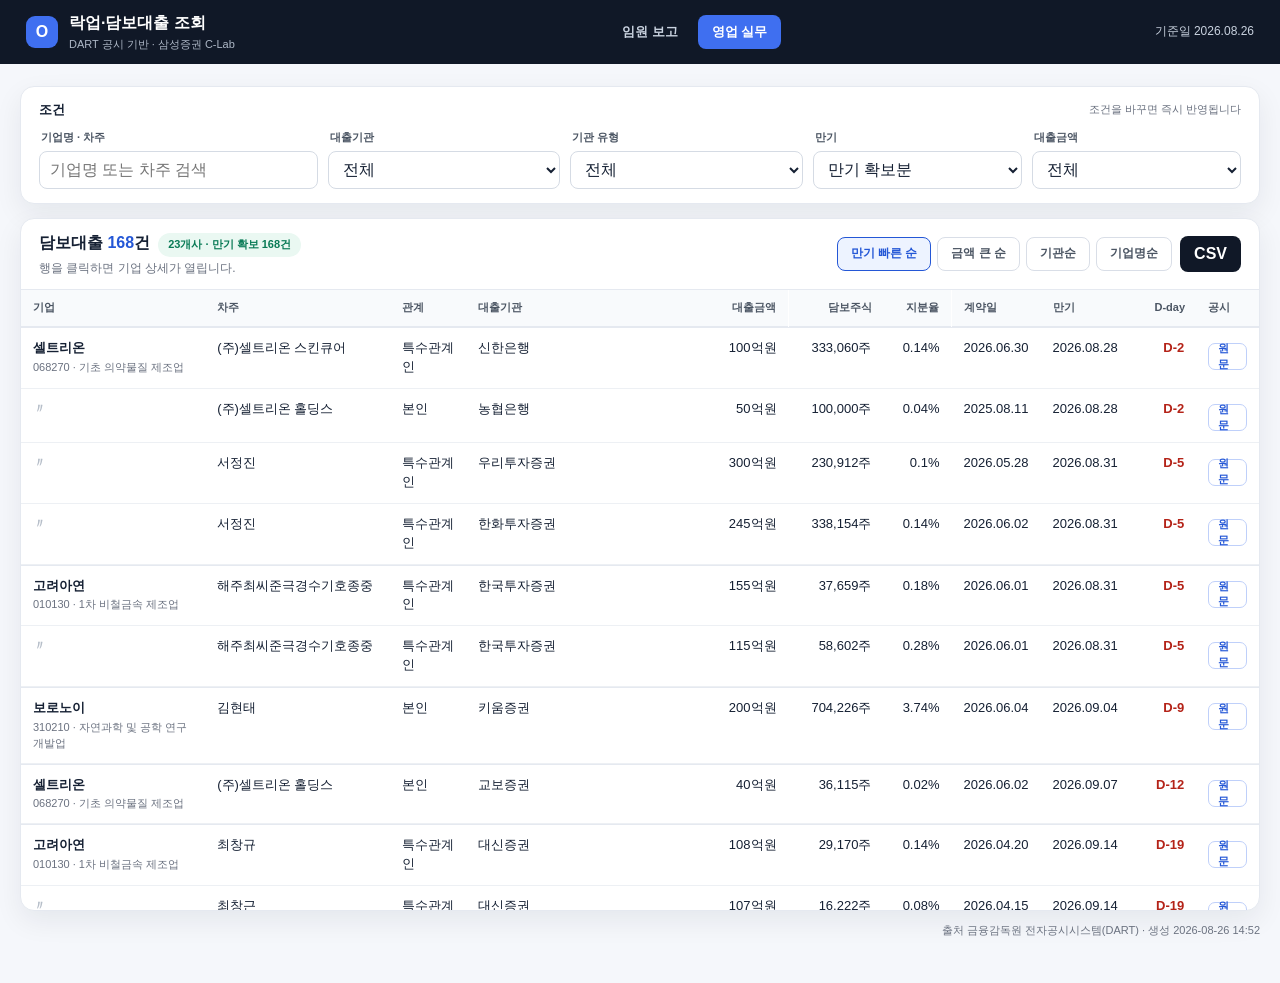
==== desk.html @ 11e85a1b "feat: 락업·담보대출 대시보드 — 임원용/실무용 분리 8/13 현업 미팅으로 스코프가 2종으로 압축되어 화면을 새로 구성했다.  - exec.html  임원 보고용. KPI·임" ====
<!DOCTYPE html>
<html lang="ko">
<head>
<meta charset="UTF-8" />
<meta name="viewport" content="width=device-width, initial-scale=1.0" />
<title>락업·담보대출 조회 — 영업 실무</title>
<link rel="stylesheet" href="assets/base.css" />
<style>
  .bar{padding:14px 18px;margin-bottom:14px}
  .bar-head{display:flex;justify-content:space-between;align-items:center;margin-bottom:10px}
  .bar-title{font-size:13px;font-weight:800}
  .bar-guide{font-size:11px;color:var(--muted)}
  .grid{display:grid;grid-template-columns:1.2fr 1fr 1fr .9fr .9fr;gap:10px;align-items:end}
  .field label{display:block;font-size:11px;font-weight:700;color:#4b5563;margin:0 0 5px 2px}
  input,select{width:100%;height:38px;border:1px solid #d5dbe4;border-radius:8px;padding:0 10px;background:#fff;color:var(--text);outline:none}
  input:focus,select:focus{border-color:#7297ef;box-shadow:0 0 0 3px rgba(36,87,214,.09)}

  .tabs{display:flex;gap:6px;flex-wrap:wrap}
  .tab{height:34px;padding:0 13px;border:1px solid #d9dee7;background:#fff;border-radius:8px;
    font-size:12px;font-weight:750;cursor:pointer;color:#4b5563}
  .tab.on{border-color:var(--primary);background:var(--primary-soft);color:var(--primary)}
  .btn{height:36px;border:0;border-radius:8px;padding:0 14px;font-weight:750;cursor:pointer;white-space:nowrap}
  .btn-dark{background:var(--navy);color:#fff}
  .btn-line{background:#fff;border:1px solid #bfd0fa;color:var(--primary)}

  .head{min-height:62px;padding:12px 18px;border-bottom:1px solid var(--line);
    display:flex;align-items:center;justify-content:space-between;gap:12px;flex-wrap:wrap}
  .h-title{font-size:16px;font-weight:780}
  .h-title span{color:var(--primary)}
  .h-sub{font-size:12px;color:var(--muted);margin-top:3px}
  .h-act{display:flex;gap:8px;align-items:center}

  .wrap{overflow:auto;max-height:620px}
  table{width:100%;border-collapse:separate;border-spacing:0;min-width:1180px;font-size:13px}
  th{position:sticky;top:0;z-index:2;background:#f8fafc;color:#4b5563;font-size:11px;font-weight:780;
    text-align:left;padding:10px 12px;border-bottom:1px solid var(--line);white-space:nowrap}
  th.num,td.num{text-align:right}
  td{padding:11px 12px;border-bottom:1px solid #edf0f4;vertical-align:top}
  tbody tr{cursor:pointer}
  tbody tr:hover{background:#fafcff}
  tbody tr.grp td{border-top:1px solid #e5e9f0}
  .co{font-weight:800;white-space:nowrap}
  .co-sub{font-size:11px;color:var(--muted);margin-top:2px}
  .co-cont{color:#b6bec9;font-weight:700}
  .num{font-variant-numeric:tabular-nums;white-space:nowrap}
  .dday{font-weight:800;white-space:nowrap}
  .dday.soon{color:var(--red)}
  .src{display:inline-flex;align-items:center;justify-content:center;height:27px;padding:0 9px;
    border:1px solid #bfd0fa;border-radius:7px;color:var(--primary);text-decoration:none;font-size:11px;font-weight:750}

  .drawer{position:fixed;inset:0;background:rgba(16,24,39,.42);display:none;z-index:40}
  .drawer.on{display:block}
  .sheet{position:absolute;right:0;top:0;bottom:0;width:min(720px,92vw);background:#fff;
    overflow:auto;box-shadow:-14px 0 40px rgba(16,24,39,.18)}
  .sheet-head{position:sticky;top:0;background:#fff;border-bottom:1px solid var(--line);
    padding:18px 22px;display:flex;justify-content:space-between;align-items:flex-start;gap:14px}
  .sheet-co{font-size:20px;font-weight:850}
  .sheet-meta{font-size:12px;color:var(--muted);margin-top:4px}
  .x{border:0;background:#eef2f7;width:32px;height:32px;border-radius:8px;cursor:pointer;font-size:16px;color:#4b5563}
  .sheet-body{padding:18px 22px 40px}
  .blk{margin-bottom:22px}
  .blk-t{font-size:13px;font-weight:800;margin-bottom:9px;display:flex;align-items:center;gap:8px}
  .tl{border:1px solid var(--line);border-radius:10px;padding:14px 16px;background:#fbfcfe}
  .tl-row{display:grid;grid-template-columns:96px 1fr 92px;gap:10px;align-items:center;
    padding:7px 0;font-size:12px;border-bottom:1px solid #eef1f6}
  .tl-row:last-child{border-bottom:0}
  .tl-bar{height:8px;border-radius:4px;background:#e8edf5;position:relative}
  .tl-bar i{position:absolute;top:0;bottom:0;width:8px;border-radius:4px;background:var(--primary)}
  .mini{width:100%;border-collapse:collapse;font-size:12px}
  .mini th{position:static;background:#f8fafc;padding:8px 10px;font-size:11px}
  .mini td{padding:8px 10px;border-bottom:1px solid #f1f4f8}
  @media(max-width:1200px){.grid{grid-template-columns:repeat(2,1fr)}}
</style>
</head>
<body>
<header class="topbar">
  <div class="brand">
    <div class="logo">O</div>
    <div>
      <div class="brand-title">락업·담보대출 조회</div>
      <div class="brand-sub">DART 공시 기반 · 삼성증권 C-Lab</div>
    </div>
  </div>
  <nav class="nav">
    <a href="exec.html">임원 보고</a>
    <a href="desk.html" class="on">영업 실무</a>
  </nav>
  <div class="top-meta" id="topMeta">불러오는 중…</div>
</header>

<main class="page">
  <section class="panel bar">
    <div class="bar-head">
      <div class="bar-title">조건</div>
      <div class="bar-guide">조건을 바꾸면 즉시 반영됩니다</div>
    </div>
    <div class="grid">
      <div class="field"><label>기업명 · 차주</label><input id="q" placeholder="기업명 또는 차주 검색" /></div>
      <div class="field"><label>대출기관</label><select id="fLender"></select></div>
      <div class="field"><label>기관 유형</label><select id="fType"></select></div>
      <div class="field"><label>만기</label><select id="fMat">
        <option value="callable">만기 확보분</option>
        <option value="7">7일 이내</option>
        <option value="30">30일 이내</option>
        <option value="90">90일 이내</option>
        <option value="unknown">만기 미상</option>
        <option value="all">전체</option>
      </select></div>
      <div class="field"><label>대출금액</label><select id="fAmt">
        <option value="">전체</option><option value="10">10억 이상</option>
        <option value="100">100억 이상</option><option value="500">500억 이상</option>
      </select></div>
    </div>
  </section>

  <section class="panel">
    <div class="head">
      <div>
        <div class="h-title">담보대출 <span id="cnt">0</span>건<span id="covBadge"></span></div>
        <div class="h-sub" id="sub"></div>
      </div>
      <div class="h-act">
        <div class="tabs" id="tabs"></div>
        <button class="btn btn-dark" id="csv">CSV</button>
      </div>
    </div>
    <div class="wrap">
      <table>
        <thead><tr>
          <th>기업</th><th>차주</th><th>관계</th><th>대출기관</th>
          <th class="num">대출금액</th><th class="num">담보주식</th><th class="num">지분율</th>
          <th>계약일</th><th>만기</th><th class="num">D-day</th><th>공시</th>
        </tr></thead>
        <tbody id="tb"></tbody>
      </table>
    </div>
  </section>

  <div class="foot" id="foot"></div>
</main>

<div class="drawer" id="drawer"><div class="sheet" id="sheet"></div></div>

<script>
const el = id => document.getElementById(id);
const eok = v => {
  if (v == null) return null;
  const a = v / 1e8;
  if (a >= 10000) { const j = a / 10000; return (Number.isInteger(j) ? j.toFixed(0) : j.toFixed(1)) + "조원"; }
  if (a < 1) return Math.round(v / 1e4).toLocaleString("ko-KR") + "만원";
  return Math.round(a).toLocaleString("ko-KR") + "억원";
};
const fd = s => s ? s.replaceAll("-", ".") : "";
const NA = '<span class="na">미상</span>';
let D = null, rows = [], sortKey = "maturity";

const SORTS = [["maturity", "만기 빠른 순"], ["amount", "금액 큰 순"],
               ["lender", "기관순"], ["company", "기업명순"]];

const dd = s => s ? Math.ceil((new Date(s + "T00:00:00") - new Date(D.meta.baseDate + "T00:00:00")) / 86400000) : null;

function setup() {
  el("tabs").innerHTML = SORTS.map(([k, t]) =>
    `<button class="tab ${k === sortKey ? "on" : ""}" data-k="${k}">${t}</button>`).join("");
  document.querySelectorAll(".tab").forEach(b => b.onclick = () => { sortKey = b.dataset.k; setup(); apply(); });

  const ls = [...new Set(D.loans.map(x => x.lender).filter(Boolean))].sort((a, b) => a.localeCompare(b, "ko"));
  el("fLender").innerHTML = '<option value="">전체</option>' + ls.map(x => `<option>${x}</option>`).join("");
  const ts = [...new Set(D.loans.map(x => x.lender_type).filter(Boolean))].sort();
  el("fType").innerHTML = '<option value="">전체</option>' + ts.map(x => `<option>${x}</option>`).join("");
}

function apply() {
  const q = el("q").value.trim().toLowerCase();
  const L = el("fLender").value, T = el("fType").value, M = el("fMat").value, A = el("fAmt").value;
  let d = D.loans.filter(x => {
    if (q && !(x.corp_name.toLowerCase().includes(q) || (x.borrower_name || "").toLowerCase().includes(q))) return false;
    if (L && x.lender !== L) return false;
    if (T && x.lender_type !== T) return false;
    if (A && (x.loan_amount == null || x.loan_amount / 1e8 < +A)) return false;
    if (M === "callable") return x.is_active;
    if (M === "unknown") return !x.maturity_date;
    if (M !== "all") { const k = dd(x.maturity_date); return x.is_active && k != null && k <= +M; }
    return true;
  });

  d.sort((a, b) => {
    if (sortKey === "amount") return (b.loan_amount || -1) - (a.loan_amount || -1);
    if (sortKey === "company") return a.corp_name.localeCompare(b.corp_name, "ko");
    if (sortKey === "lender") return (a.lender || "힣").localeCompare(b.lender || "힣", "ko");
    const x = dd(a.maturity_date), y = dd(b.maturity_date);
    return (x == null ? 1e9 : x < 0 ? 1e6 - x : x) - (y == null ? 1e9 : y < 0 ? 1e6 - y : y);
  });
  rows = d;
  render();
}

function render() {
  el("cnt").textContent = rows.length.toLocaleString("ko-KR");
  const co = new Set(rows.map(x => x.corp_name)).size;
  const withMat = rows.filter(x => x.maturity_date).length;
  el("covBadge").innerHTML =
    `<span class="badge ${withMat === rows.length ? "green" : "orange"}" style="margin-left:8px">${co}개사 · 만기 확보 ${withMat}건</span>`;
  el("sub").textContent = "행을 클릭하면 기업 상세가 열립니다.";

  if (!rows.length) { el("tb").innerHTML = '<tr><td colspan="11"><div class="empty">조건에 맞는 계약이 없습니다.</div></td></tr>'; return; }

  let prev = null;
  el("tb").innerHTML = rows.map((r, i) => {
    const k = dd(r.maturity_date);
    const same = r.corp_name === prev; prev = r.corp_name;
    const ddayTxt = k == null ? NA : k < 0 ? `<span class="na">${-k}일 경과</span>`
      : `<span class="dday ${k <= 30 ? "soon" : ""}">D-${k}</span>`;
    return `<tr class="${same ? "" : "grp"}" data-i="${i}">
      <td>${same ? '<span class="co-cont">〃</span>'
        : `<div class="co">${r.corp_name}</div><div class="co-sub">${r.stock_code || ""} ${r.industry ? "· " + r.industry : ""}</div>`}</td>
      <td>${r.borrower_name || NA}</td>
      <td>${r.borrower_type || NA}</td>
      <td>${r.lender || NA}</td>
      <td class="num">${r.loan_amount ? eok(r.loan_amount) : NA}</td>
      <td class="num">${r.pledged_qty ? r.pledged_qty.toLocaleString("ko-KR") + "주" : NA}</td>
      <td class="num">${r.pledged_ratio != null ? r.pledged_ratio + "%" : NA}</td>
      <td>${fd(r.contract_date) || NA}</td>
      <td>${fd(r.maturity_date) || NA}</td>
      <td class="num">${ddayTxt}</td>
      <td><a class="src" href="${r.source_url}" target="_blank" rel="noopener" onclick="event.stopPropagation()">원문</a></td>
    </tr>`;
  }).join("");
  document.querySelectorAll("#tb tr[data-i]").forEach(tr =>
    tr.onclick = () => openCo(rows[+tr.dataset.i].corp_name));
}

function openCo(name) {
  const all = D.loans.filter(x => x.corp_name === name);
  const c = all[0];
  const ev = all.filter(x => x.maturity_date)
    .sort((a, b) => a.maturity_date.localeCompare(b.maturity_date));
  const span = ev.length ? [ev[0].maturity_date, ev[ev.length - 1].maturity_date] : null;
  const pos = s => {
    if (!span || span[0] === span[1]) return 50;
    const a = new Date(span[0]), b = new Date(span[1]), x = new Date(s);
    return Math.max(0, Math.min(100, (x - a) / (b - a) * 100));
  };
  el("sheet").innerHTML = `
    <div class="sheet-head">
      <div>
        <div class="sheet-co">${c.corp_name}</div>
        <div class="sheet-meta">${c.stock_code || ""} ${c.industry ? "· " + c.industry : ""}${
          c.market_cap ? " · 시총 " + (c.market_cap >= 10000 ? (c.market_cap / 10000).toFixed(1) + "조" : Math.round(c.market_cap).toLocaleString("ko-KR") + "억") : ""}</div>
      </div>
      <button class="x" onclick="closeCo()">✕</button>
    </div>
    <div class="sheet-body">
      <div class="blk">
        <div class="blk-t">만기 타임라인 <span class="badge">${ev.length}건</span></div>
        ${ev.length ? `<div class="tl">${ev.map(r => `
          <div class="tl-row">
            <div>${fd(r.maturity_date)}</div>
            <div class="tl-bar"><i style="left:calc(${pos(r.maturity_date)}% - 4px)"></i></div>
            <div style="text-align:right;font-weight:750">${r.loan_amount ? eok(r.loan_amount) : "—"}</div>
          </div>`).join("")}</div>`
          : `<div class="tl" style="color:var(--muted);font-size:12px">만기가 확보된 계약이 없습니다. 이 기업은 대환 제안 대상이 아닙니다.</div>`}
      </div>

      <div class="blk">
        <div class="blk-t">주식담보대출 <span class="badge">${all.length}건</span></div>
        <table class="mini">
          <thead><tr><th>차주</th><th>관계</th><th>기관</th><th style="text-align:right">금액</th>
            <th style="text-align:right">담보주식</th><th style="text-align:right">지분율</th><th>만기</th><th>공시</th></tr></thead>
          <tbody>${all.map(r => `<tr>
            <td>${r.borrower_name || NA}</td><td>${r.borrower_type || NA}</td><td>${r.lender || NA}</td>
            <td style="text-align:right">${r.loan_amount ? eok(r.loan_amount) : NA}</td>
            <td style="text-align:right">${r.pledged_qty ? r.pledged_qty.toLocaleString("ko-KR") : NA}</td>
            <td style="text-align:right">${r.pledged_ratio != null ? r.pledged_ratio + "%" : NA}</td>
            <td>${fd(r.maturity_date) || NA}</td>
            <td><a class="src" href="${r.source_url}" target="_blank" rel="noopener">원문</a></td>
          </tr>`).join("")}</tbody>
        </table>
      </div>

      <div class="blk">
        <div class="blk-t">보호예수 (락업)</div>
        <div class="tl" style="color:var(--muted);font-size:12px">
          데이터 수집 예정 — ${D.lockup_status.note}
        </div>
      </div>
    </div>`;
  el("drawer").classList.add("on");
}
function closeCo() { el("drawer").classList.remove("on"); }
el("drawer").onclick = e => { if (e.target.id === "drawer") closeCo(); };
document.addEventListener("keydown", e => { if (e.key === "Escape") closeCo(); });

function csv() {
  const h = ["기업명", "종목코드", "업종", "차주", "관계", "대출기관", "기관유형",
             "대출금액(원)", "담보주식수", "담보지분율(%)", "계약일", "만기일", "D-day", "접수번호", "원문"];
  const b = rows.map(r => {
    const k = dd(r.maturity_date);
    return [r.corp_name, r.stock_code, r.industry, r.borrower_name, r.borrower_type,
            r.lender || "미상", r.lender_type, r.loan_amount ?? "", r.pledged_qty ?? "",
            r.pledged_ratio ?? "", r.contract_date ?? "", r.maturity_date ?? "미상",
            k == null ? "미상" : k, r.rcept_no, r.source_url];
  });
  const t = [h, ...b].map(r => r.map(v => `"${String(v ?? "").replace(/"/g, '""')}"`).join(",")).join("\n");
  const u = URL.createObjectURL(new Blob(["﻿" + t], { type: "text/csv;charset=utf-8" }));
  const a = document.createElement("a"); a.href = u; a.download = `담보대출_${D.meta.baseDate}.csv`; a.click();
  URL.revokeObjectURL(u);
}

async function init() {
  try {
    const res = await fetch("data/dashboard.json", { cache: "no-store" });
    if (!res.ok) throw new Error("dashboard.json " + res.status);
    D = await res.json();
  } catch (e) {
    el("topMeta").textContent = "데이터 로드 실패";
    el("tb").innerHTML = `<tr><td colspan="11"><div class="empty">데이터를 불러오지 못했습니다. (${e.message})</div></td></tr>`;
    return;
  }
  el("topMeta").innerHTML = `기준일 ${fd(D.meta.baseDate)}`;
  el("foot").textContent = `출처 ${D.meta.source} · 생성 ${D.meta.generated}`;
  setup(); apply();
  el("q").addEventListener("input", apply);
  ["fLender", "fType", "fMat", "fAmt"].forEach(id => el(id).addEventListener("change", apply));
  el("csv").onclick = csv;
}
init();
</script>
</body>
</html>
---- assets/base.css ----
:root{
  --bg:#f5f7fb; --panel:#fff; --text:#152033; --muted:#6b7280;
  --line:#e5e9f0; --primary:#2457d6; --primary-soft:#edf3ff;
  --navy:#101827; --green:#087a55; --green-soft:#eaf8f2;
  --orange:#b45309; --orange-soft:#fff5e8; --red:#b42318;
  --red-soft:#fff0ee; --shadow:0 10px 28px rgba(16,24,39,.07);
}
*{box-sizing:border-box}
body{margin:0;background:var(--bg);color:var(--text);line-height:1.45;
  font-family:Pretendard,-apple-system,BlinkMacSystemFont,"Segoe UI",Roboto,"Noto Sans KR",Arial,sans-serif}
button,input,select{font:inherit}
a{color:inherit}
.topbar{height:64px;background:var(--navy);color:#fff;padding:0 26px;
  display:flex;align-items:center;justify-content:space-between;gap:20px}
.brand{display:flex;align-items:center;gap:11px}
.logo{width:32px;height:32px;border-radius:9px;background:#3f6ff0;display:grid;place-items:center;font-weight:800}
.brand-title{font-size:16px;font-weight:750}
.brand-sub{font-size:11px;color:#aeb8c7;margin-top:2px}
.nav{display:flex;gap:6px}
.nav a{display:inline-flex;align-items:center;height:34px;padding:0 14px;border-radius:8px;
  font-size:13px;font-weight:700;text-decoration:none;color:#c9d2df}
.nav a:hover{background:rgba(255,255,255,.08);color:#fff}
.nav a.on{background:#3f6ff0;color:#fff}
.top-meta{font-size:12px;color:#c9d2df;text-align:right;white-space:nowrap}
.page{width:min(1460px,calc(100% - 40px));margin:22px auto 44px}
.panel{background:var(--panel);border:1px solid var(--line);border-radius:14px;box-shadow:var(--shadow)}
.sec-head{display:flex;align-items:flex-end;justify-content:space-between;gap:14px;margin:0 0 12px}
.sec-title{font-size:17px;font-weight:800}
.sec-sub{font-size:12px;color:var(--muted);margin-top:3px}
.badge{display:inline-flex;align-items:center;gap:5px;border-radius:999px;padding:4px 10px;
  font-size:11px;font-weight:800;background:#eef2f7;color:#4b5563;white-space:nowrap}
.badge.green{background:var(--green-soft);color:var(--green)}
.badge.orange{background:var(--orange-soft);color:var(--orange)}
.badge.red{background:var(--red-soft);color:var(--red)}
.badge.blue{background:var(--primary-soft);color:var(--primary)}
.na{color:#9aa3af;font-weight:600}
.foot{font-size:11px;color:var(--muted);text-align:right;margin-top:12px}
.empty{padding:56px 20px;text-align:center;color:var(--muted)}
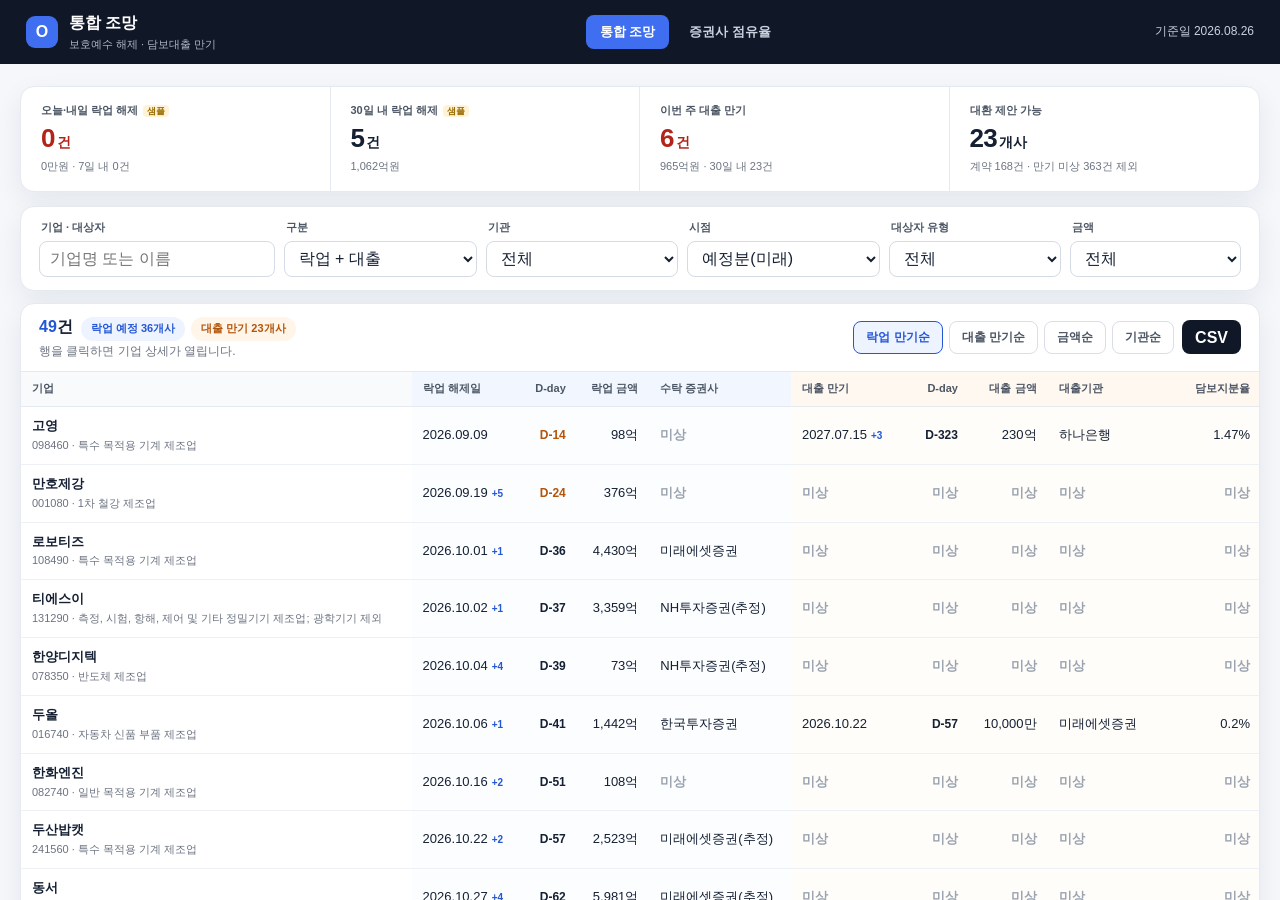
==== commit 55639242: "fix: desk.html 리다이렉트 + 404 페이지 추가 실무 화면을 index.html 로 옮기면서 desk.html 을 지웠는데 이전에 안내한 주소라 404 가 났다. 리다" ====
--- a/desk.html
+++ b/desk.html
@@ -1,330 +1,3 @@
-<!DOCTYPE html>
-<html lang="ko">
-<head>
-<meta charset="UTF-8" />
-<meta name="viewport" content="width=device-width, initial-scale=1.0" />
-<title>락업·담보대출 조회 — 영업 실무</title>
-<link rel="stylesheet" href="assets/base.css" />
-<style>
-  .bar{padding:14px 18px;margin-bottom:14px}
-  .bar-head{display:flex;justify-content:space-between;align-items:center;margin-bottom:10px}
-  .bar-title{font-size:13px;font-weight:800}
-  .bar-guide{font-size:11px;color:var(--muted)}
-  .grid{display:grid;grid-template-columns:1.2fr 1fr 1fr .9fr .9fr;gap:10px;align-items:end}
-  .field label{display:block;font-size:11px;font-weight:700;color:#4b5563;margin:0 0 5px 2px}
-  input,select{width:100%;height:38px;border:1px solid #d5dbe4;border-radius:8px;padding:0 10px;background:#fff;color:var(--text);outline:none}
-  input:focus,select:focus{border-color:#7297ef;box-shadow:0 0 0 3px rgba(36,87,214,.09)}
-
-  .tabs{display:flex;gap:6px;flex-wrap:wrap}
-  .tab{height:34px;padding:0 13px;border:1px solid #d9dee7;background:#fff;border-radius:8px;
-    font-size:12px;font-weight:750;cursor:pointer;color:#4b5563}
-  .tab.on{border-color:var(--primary);background:var(--primary-soft);color:var(--primary)}
-  .btn{height:36px;border:0;border-radius:8px;padding:0 14px;font-weight:750;cursor:pointer;white-space:nowrap}
-  .btn-dark{background:var(--navy);color:#fff}
-  .btn-line{background:#fff;border:1px solid #bfd0fa;color:var(--primary)}
-
-  .head{min-height:62px;padding:12px 18px;border-bottom:1px solid var(--line);
-    display:flex;align-items:center;justify-content:space-between;gap:12px;flex-wrap:wrap}
-  .h-title{font-size:16px;font-weight:780}
-  .h-title span{color:var(--primary)}
-  .h-sub{font-size:12px;color:var(--muted);margin-top:3px}
-  .h-act{display:flex;gap:8px;align-items:center}
-
-  .wrap{overflow:auto;max-height:620px}
-  table{width:100%;border-collapse:separate;border-spacing:0;min-width:1180px;font-size:13px}
-  th{position:sticky;top:0;z-index:2;background:#f8fafc;color:#4b5563;font-size:11px;font-weight:780;
-    text-align:left;padding:10px 12px;border-bottom:1px solid var(--line);white-space:nowrap}
-  th.num,td.num{text-align:right}
-  td{padding:11px 12px;border-bottom:1px solid #edf0f4;vertical-align:top}
-  tbody tr{cursor:pointer}
-  tbody tr:hover{background:#fafcff}
-  tbody tr.grp td{border-top:1px solid #e5e9f0}
-  .co{font-weight:800;white-space:nowrap}
-  .co-sub{font-size:11px;color:var(--muted);margin-top:2px}
-  .co-cont{color:#b6bec9;font-weight:700}
-  .num{font-variant-numeric:tabular-nums;white-space:nowrap}
-  .dday{font-weight:800;white-space:nowrap}
-  .dday.soon{color:var(--red)}
-  .src{display:inline-flex;align-items:center;justify-content:center;height:27px;padding:0 9px;
-    border:1px solid #bfd0fa;border-radius:7px;color:var(--primary);text-decoration:none;font-size:11px;font-weight:750}
-
-  .drawer{position:fixed;inset:0;background:rgba(16,24,39,.42);display:none;z-index:40}
-  .drawer.on{display:block}
-  .sheet{position:absolute;right:0;top:0;bottom:0;width:min(720px,92vw);background:#fff;
-    overflow:auto;box-shadow:-14px 0 40px rgba(16,24,39,.18)}
-  .sheet-head{position:sticky;top:0;background:#fff;border-bottom:1px solid var(--line);
-    padding:18px 22px;display:flex;justify-content:space-between;align-items:flex-start;gap:14px}
-  .sheet-co{font-size:20px;font-weight:850}
-  .sheet-meta{font-size:12px;color:var(--muted);margin-top:4px}
-  .x{border:0;background:#eef2f7;width:32px;height:32px;border-radius:8px;cursor:pointer;font-size:16px;color:#4b5563}
-  .sheet-body{padding:18px 22px 40px}
-  .blk{margin-bottom:22px}
-  .blk-t{font-size:13px;font-weight:800;margin-bottom:9px;display:flex;align-items:center;gap:8px}
-  .tl{border:1px solid var(--line);border-radius:10px;padding:14px 16px;background:#fbfcfe}
-  .tl-row{display:grid;grid-template-columns:96px 1fr 92px;gap:10px;align-items:center;
-    padding:7px 0;font-size:12px;border-bottom:1px solid #eef1f6}
-  .tl-row:last-child{border-bottom:0}
-  .tl-bar{height:8px;border-radius:4px;background:#e8edf5;position:relative}
-  .tl-bar i{position:absolute;top:0;bottom:0;width:8px;border-radius:4px;background:var(--primary)}
-  .mini{width:100%;border-collapse:collapse;font-size:12px}
-  .mini th{position:static;background:#f8fafc;padding:8px 10px;font-size:11px}
-  .mini td{padding:8px 10px;border-bottom:1px solid #f1f4f8}
-  @media(max-width:1200px){.grid{grid-template-columns:repeat(2,1fr)}}
-</style>
-</head>
-<body>
-<header class="topbar">
-  <div class="brand">
-    <div class="logo">O</div>
-    <div>
-      <div class="brand-title">락업·담보대출 조회</div>
-      <div class="brand-sub">DART 공시 기반 · 삼성증권 C-Lab</div>
-    </div>
-  </div>
-  <nav class="nav">
-    <a href="exec.html">임원 보고</a>
-    <a href="desk.html" class="on">영업 실무</a>
-  </nav>
-  <div class="top-meta" id="topMeta">불러오는 중…</div>
-</header>
-
-<main class="page">
-  <section class="panel bar">
-    <div class="bar-head">
-      <div class="bar-title">조건</div>
-      <div class="bar-guide">조건을 바꾸면 즉시 반영됩니다</div>
-    </div>
-    <div class="grid">
-      <div class="field"><label>기업명 · 차주</label><input id="q" placeholder="기업명 또는 차주 검색" /></div>
-      <div class="field"><label>대출기관</label><select id="fLender"></select></div>
-      <div class="field"><label>기관 유형</label><select id="fType"></select></div>
-      <div class="field"><label>만기</label><select id="fMat">
-        <option value="callable">만기 확보분</option>
-        <option value="7">7일 이내</option>
-        <option value="30">30일 이내</option>
-        <option value="90">90일 이내</option>
-        <option value="unknown">만기 미상</option>
-        <option value="all">전체</option>
-      </select></div>
-      <div class="field"><label>대출금액</label><select id="fAmt">
-        <option value="">전체</option><option value="10">10억 이상</option>
-        <option value="100">100억 이상</option><option value="500">500억 이상</option>
-      </select></div>
-    </div>
-  </section>
-
-  <section class="panel">
-    <div class="head">
-      <div>
-        <div class="h-title">담보대출 <span id="cnt">0</span>건<span id="covBadge"></span></div>
-        <div class="h-sub" id="sub"></div>
-      </div>
-      <div class="h-act">
-        <div class="tabs" id="tabs"></div>
-        <button class="btn btn-dark" id="csv">CSV</button>
-      </div>
-    </div>
-    <div class="wrap">
-      <table>
-        <thead><tr>
-          <th>기업</th><th>차주</th><th>관계</th><th>대출기관</th>
-          <th class="num">대출금액</th><th class="num">담보주식</th><th class="num">지분율</th>
-          <th>계약일</th><th>만기</th><th class="num">D-day</th><th>공시</th>
-        </tr></thead>
-        <tbody id="tb"></tbody>
-      </table>
-    </div>
-  </section>
-
-  <div class="foot" id="foot"></div>
-</main>
-
-<div class="drawer" id="drawer"><div class="sheet" id="sheet"></div></div>
-
-<script>
-const el = id => document.getElementById(id);
-const eok = v => {
-  if (v == null) return null;
-  const a = v / 1e8;
-  if (a >= 10000) { const j = a / 10000; return (Number.isInteger(j) ? j.toFixed(0) : j.toFixed(1)) + "조원"; }
-  if (a < 1) return Math.round(v / 1e4).toLocaleString("ko-KR") + "만원";
-  return Math.round(a).toLocaleString("ko-KR") + "억원";
-};
-const fd = s => s ? s.replaceAll("-", ".") : "";
-const NA = '<span class="na">미상</span>';
-let D = null, rows = [], sortKey = "maturity";
-
-const SORTS = [["maturity", "만기 빠른 순"], ["amount", "금액 큰 순"],
-               ["lender", "기관순"], ["company", "기업명순"]];
-
-const dd = s => s ? Math.ceil((new Date(s + "T00:00:00") - new Date(D.meta.baseDate + "T00:00:00")) / 86400000) : null;
-
-function setup() {
-  el("tabs").innerHTML = SORTS.map(([k, t]) =>
-    `<button class="tab ${k === sortKey ? "on" : ""}" data-k="${k}">${t}</button>`).join("");
-  document.querySelectorAll(".tab").forEach(b => b.onclick = () => { sortKey = b.dataset.k; setup(); apply(); });
-
-  const ls = [...new Set(D.loans.map(x => x.lender).filter(Boolean))].sort((a, b) => a.localeCompare(b, "ko"));
-  el("fLender").innerHTML = '<option value="">전체</option>' + ls.map(x => `<option>${x}</option>`).join("");
-  const ts = [...new Set(D.loans.map(x => x.lender_type).filter(Boolean))].sort();
-  el("fType").innerHTML = '<option value="">전체</option>' + ts.map(x => `<option>${x}</option>`).join("");
-}
-
-function apply() {
-  const q = el("q").value.trim().toLowerCase();
-  const L = el("fLender").value, T = el("fType").value, M = el("fMat").value, A = el("fAmt").value;
-  let d = D.loans.filter(x => {
-    if (q && !(x.corp_name.toLowerCase().includes(q) || (x.borrower_name || "").toLowerCase().includes(q))) return false;
-    if (L && x.lender !== L) return false;
-    if (T && x.lender_type !== T) return false;
-    if (A && (x.loan_amount == null || x.loan_amount / 1e8 < +A)) return false;
-    if (M === "callable") return x.is_active;
-    if (M === "unknown") return !x.maturity_date;
-    if (M !== "all") { const k = dd(x.maturity_date); return x.is_active && k != null && k <= +M; }
-    return true;
-  });
-
-  d.sort((a, b) => {
-    if (sortKey === "amount") return (b.loan_amount || -1) - (a.loan_amount || -1);
-    if (sortKey === "company") return a.corp_name.localeCompare(b.corp_name, "ko");
-    if (sortKey === "lender") return (a.lender || "힣").localeCompare(b.lender || "힣", "ko");
-    const x = dd(a.maturity_date), y = dd(b.maturity_date);
-    return (x == null ? 1e9 : x < 0 ? 1e6 - x : x) - (y == null ? 1e9 : y < 0 ? 1e6 - y : y);
-  });
-  rows = d;
-  render();
-}
-
-function render() {
-  el("cnt").textContent = rows.length.toLocaleString("ko-KR");
-  const co = new Set(rows.map(x => x.corp_name)).size;
-  const withMat = rows.filter(x => x.maturity_date).length;
-  el("covBadge").innerHTML =
-    `<span class="badge ${withMat === rows.length ? "green" : "orange"}" style="margin-left:8px">${co}개사 · 만기 확보 ${withMat}건</span>`;
-  el("sub").textContent = "행을 클릭하면 기업 상세가 열립니다.";
-
-  if (!rows.length) { el("tb").innerHTML = '<tr><td colspan="11"><div class="empty">조건에 맞는 계약이 없습니다.</div></td></tr>'; return; }
-
-  let prev = null;
-  el("tb").innerHTML = rows.map((r, i) => {
-    const k = dd(r.maturity_date);
-    const same = r.corp_name === prev; prev = r.corp_name;
-    const ddayTxt = k == null ? NA : k < 0 ? `<span class="na">${-k}일 경과</span>`
-      : `<span class="dday ${k <= 30 ? "soon" : ""}">D-${k}</span>`;
-    return `<tr class="${same ? "" : "grp"}" data-i="${i}">
-      <td>${same ? '<span class="co-cont">〃</span>'
-        : `<div class="co">${r.corp_name}</div><div class="co-sub">${r.stock_code || ""} ${r.industry ? "· " + r.industry : ""}</div>`}</td>
-      <td>${r.borrower_name || NA}</td>
-      <td>${r.borrower_type || NA}</td>
-      <td>${r.lender || NA}</td>
-      <td class="num">${r.loan_amount ? eok(r.loan_amount) : NA}</td>
-      <td class="num">${r.pledged_qty ? r.pledged_qty.toLocaleString("ko-KR") + "주" : NA}</td>
-      <td class="num">${r.pledged_ratio != null ? r.pledged_ratio + "%" : NA}</td>
-      <td>${fd(r.contract_date) || NA}</td>
-      <td>${fd(r.maturity_date) || NA}</td>
-      <td class="num">${ddayTxt}</td>
-      <td><a class="src" href="${r.source_url}" target="_blank" rel="noopener" onclick="event.stopPropagation()">원문</a></td>
-    </tr>`;
-  }).join("");
-  document.querySelectorAll("#tb tr[data-i]").forEach(tr =>
-    tr.onclick = () => openCo(rows[+tr.dataset.i].corp_name));
-}
-
-function openCo(name) {
-  const all = D.loans.filter(x => x.corp_name === name);
-  const c = all[0];
-  const ev = all.filter(x => x.maturity_date)
-    .sort((a, b) => a.maturity_date.localeCompare(b.maturity_date));
-  const span = ev.length ? [ev[0].maturity_date, ev[ev.length - 1].maturity_date] : null;
-  const pos = s => {
-    if (!span || span[0] === span[1]) return 50;
-    const a = new Date(span[0]), b = new Date(span[1]), x = new Date(s);
-    return Math.max(0, Math.min(100, (x - a) / (b - a) * 100));
-  };
-  el("sheet").innerHTML = `
-    <div class="sheet-head">
-      <div>
-        <div class="sheet-co">${c.corp_name}</div>
-        <div class="sheet-meta">${c.stock_code || ""} ${c.industry ? "· " + c.industry : ""}${
-          c.market_cap ? " · 시총 " + (c.market_cap >= 10000 ? (c.market_cap / 10000).toFixed(1) + "조" : Math.round(c.market_cap).toLocaleString("ko-KR") + "억") : ""}</div>
-      </div>
-      <button class="x" onclick="closeCo()">✕</button>
-    </div>
-    <div class="sheet-body">
-      <div class="blk">
-        <div class="blk-t">만기 타임라인 <span class="badge">${ev.length}건</span></div>
-        ${ev.length ? `<div class="tl">${ev.map(r => `
-          <div class="tl-row">
-            <div>${fd(r.maturity_date)}</div>
-            <div class="tl-bar"><i style="left:calc(${pos(r.maturity_date)}% - 4px)"></i></div>
-            <div style="text-align:right;font-weight:750">${r.loan_amount ? eok(r.loan_amount) : "—"}</div>
-          </div>`).join("")}</div>`
-          : `<div class="tl" style="color:var(--muted);font-size:12px">만기가 확보된 계약이 없습니다. 이 기업은 대환 제안 대상이 아닙니다.</div>`}
-      </div>
-
-      <div class="blk">
-        <div class="blk-t">주식담보대출 <span class="badge">${all.length}건</span></div>
-        <table class="mini">
-          <thead><tr><th>차주</th><th>관계</th><th>기관</th><th style="text-align:right">금액</th>
-            <th style="text-align:right">담보주식</th><th style="text-align:right">지분율</th><th>만기</th><th>공시</th></tr></thead>
-          <tbody>${all.map(r => `<tr>
-            <td>${r.borrower_name || NA}</td><td>${r.borrower_type || NA}</td><td>${r.lender || NA}</td>
-            <td style="text-align:right">${r.loan_amount ? eok(r.loan_amount) : NA}</td>
-            <td style="text-align:right">${r.pledged_qty ? r.pledged_qty.toLocaleString("ko-KR") : NA}</td>
-            <td style="text-align:right">${r.pledged_ratio != null ? r.pledged_ratio + "%" : NA}</td>
-            <td>${fd(r.maturity_date) || NA}</td>
-            <td><a class="src" href="${r.source_url}" target="_blank" rel="noopener">원문</a></td>
-          </tr>`).join("")}</tbody>
-        </table>
-      </div>
-
-      <div class="blk">
-        <div class="blk-t">보호예수 (락업)</div>
-        <div class="tl" style="color:var(--muted);font-size:12px">
-          데이터 수집 예정 — ${D.lockup_status.note}
-        </div>
-      </div>
-    </div>`;
-  el("drawer").classList.add("on");
-}
-function closeCo() { el("drawer").classList.remove("on"); }
-el("drawer").onclick = e => { if (e.target.id === "drawer") closeCo(); };
-document.addEventListener("keydown", e => { if (e.key === "Escape") closeCo(); });
-
-function csv() {
-  const h = ["기업명", "종목코드", "업종", "차주", "관계", "대출기관", "기관유형",
-             "대출금액(원)", "담보주식수", "담보지분율(%)", "계약일", "만기일", "D-day", "접수번호", "원문"];
-  const b = rows.map(r => {
-    const k = dd(r.maturity_date);
-    return [r.corp_name, r.stock_code, r.industry, r.borrower_name, r.borrower_type,
-            r.lender || "미상", r.lender_type, r.loan_amount ?? "", r.pledged_qty ?? "",
-            r.pledged_ratio ?? "", r.contract_date ?? "", r.maturity_date ?? "미상",
-            k == null ? "미상" : k, r.rcept_no, r.source_url];
-  });
-  const t = [h, ...b].map(r => r.map(v => `"${String(v ?? "").replace(/"/g, '""')}"`).join(",")).join("\n");
-  const u = URL.createObjectURL(new Blob(["﻿" + t], { type: "text/csv;charset=utf-8" }));
-  const a = document.createElement("a"); a.href = u; a.download = `담보대출_${D.meta.baseDate}.csv`; a.click();
-  URL.revokeObjectURL(u);
-}
-
-async function init() {
-  try {
-    const res = await fetch("data/dashboard.json", { cache: "no-store" });
-    if (!res.ok) throw new Error("dashboard.json " + res.status);
-    D = await res.json();
-  } catch (e) {
-    el("topMeta").textContent = "데이터 로드 실패";
-    el("tb").innerHTML = `<tr><td colspan="11"><div class="empty">데이터를 불러오지 못했습니다. (${e.message})</div></td></tr>`;
-    return;
-  }
-  el("topMeta").innerHTML = `기준일 ${fd(D.meta.baseDate)}`;
-  el("foot").textContent = `출처 ${D.meta.source} · 생성 ${D.meta.generated}`;
-  setup(); apply();
-  el("q").addEventListener("input", apply);
-  ["fLender", "fType", "fMat", "fAmt"].forEach(id => el(id).addEventListener("change", apply));
-  el("csv").onclick = csv;
-}
-init();
-</script>
-</body>
-</html>
+<!DOCTYPE html><html lang="ko"><head><meta charset="UTF-8">
+<meta http-equiv="refresh" content="0; url=index.html"><title>이동 중…</title></head>
+<body><p>통합 조망 화면으로 이동합니다. <a href="index.html">바로가기</a></p></body></html>
